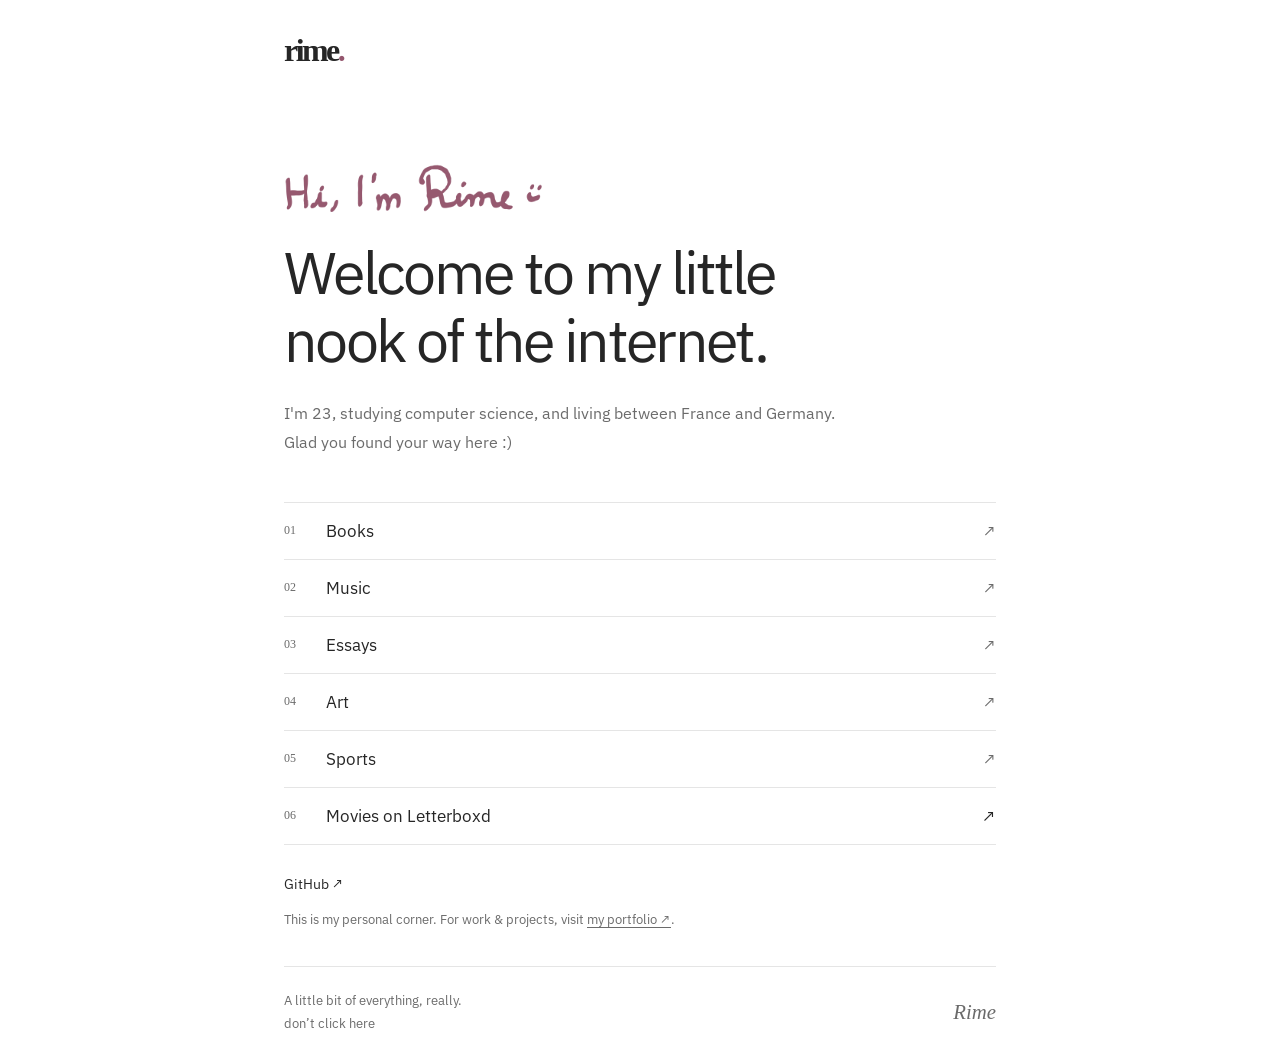
==== index.html @ 2da8a3fd "Refresh library covers, add artworks, and curate essay links" ====
<!doctype html>
<html lang="en"><head><meta charset="utf-8"><meta name="viewport" content="width=device-width, initial-scale=1"><meta name="description" content="Rime&#39;s little nook: books, music, writing, art, and sport."><title>My little nook — Rime</title><link rel="icon" type="image/svg+xml" href="data:image/svg+xml,%3Csvg xmlns='http://www.w3.org/2000/svg' viewBox='0 0 64 64'%3E%3Crect width='64' height='64' rx='18' fill='%23322348'/%3E%3Ctext x='32' y='46' text-anchor='middle' font-family='Georgia' font-size='49' fill='white'%3Er%3C/text%3E%3C/svg%3E"><link rel="preconnect" href="https://fonts.googleapis.com"><link rel="preconnect" href="https://fonts.gstatic.com" crossorigin><link href="https://fonts.googleapis.com/css2?family=IBM+Plex+Mono:wght@400;500&family=IBM+Plex+Sans:wght@400;500&display=swap" rel="stylesheet"><link rel="stylesheet" href="./styles.css?v=d5afd2b0d089"></head>
<body class="home"><a class="skip-link" href="#main">Skip to content</a><div class="shell"><header><a class="wordmark" href="./" aria-label="Rime, home">rime<span>.</span></a></header><main id="main">
<section class="home-intro"><svg class="handwritten-greeting" xmlns="http://www.w3.org/2000/svg" viewBox="140 172 1360 265" width="260" height="51" role="img" aria-labelledby="greeting-title"><title id="greeting-title">Hi, I'm Rime :) — in my own handwriting</title><defs><filter id="handwriting-ink" x="0" y="0" width="1600" height="716" filterUnits="userSpaceOnUse" color-interpolation-filters="sRGB"><feColorMatrix type="matrix" values="0 0 0 0 0  0 0 0 0 0  0 0 0 0 0  -1.2 0 0 0 1.14" result="ink-mask"/><feFlood flood-color="#94566d"/><feComposite in2="ink-mask" operator="in"/></filter></defs><image href="./assets/rime-handwriting.png" width="1600" height="716" filter="url(#handwriting-ink)"/></svg><h1>Welcome to my little<br><em>nook</em> of the internet.</h1><p class="bio">I'm 23, studying computer science, and living between France and Germany.<br>Glad you found your way here :)</p></section>
<nav class="directory" aria-label="My corners of the internet"><a href="books/"><span class="number">01</span><span>Books</span><span class="go" aria-hidden="true">↗</span></a><a href="music/"><span class="number">02</span><span>Music</span><span class="go" aria-hidden="true">↗</span></a><a href="essays/"><span class="number">03</span><span>Essays</span><span class="go" aria-hidden="true">↗</span></a><a href="art/"><span class="number">04</span><span>Art</span><span class="go" aria-hidden="true">↗</span></a><a href="sports/"><span class="number">05</span><span>Sports</span><span class="go" aria-hidden="true">↗</span></a><div class="directory-external"><span class="number">06</span><a href="https://boxd.it/mvFYH">Movies on Letterboxd <span aria-hidden="true">↗</span></a></div></nav>
<nav class="elsewhere" aria-label="Elsewhere"><a href="https://github.com/rime3-14">GitHub <span aria-hidden="true">↗</span></a></nav><p class="portfolio-note">This is my personal corner. For work & projects, visit <a href="https://rimechihab.notion.site/Portfolio-7271386e99d08257ae7d813f69ce1b07">my portfolio ↗</a>.</p></main><footer><div class="footer-note"><span>A little bit of everything, really.</span><a class="secret-link" href="fun/">don’t click here</a></div><span class="signature">Rime</span></footer></div></body></html>
---- styles.css ----
:root { color-scheme: light; --paper:#fff; --ink:#262626; --muted:#6b6b6b; --line:#e5e5e5; --accent:#5755a5; font-family:"IBM Plex Sans",Arial,Helvetica,sans-serif; color:var(--ink); background:var(--paper); }
* { box-sizing:border-box; }
body { margin:0; min-height:100vh; background:var(--paper); color:var(--ink); }
a { color:inherit; text-decoration:none; }
a:hover { color:var(--accent); }
a:focus-visible, button:focus-visible { outline:2px solid var(--accent); outline-offset:6px; }
button { font:inherit; cursor:pointer; }
.shell { max-width:1080px; margin:auto; padding:0 64px; }
header { display:flex; align-items:center; justify-content:space-between; gap:24px; padding:32px 0; }
.wordmark { font:bold 2rem Georgia,serif; letter-spacing:-.08em; }
.wordmark span { color:#94566d; }
.accent { color:var(--accent); }
.place,.back { font-size:.875rem; color:var(--muted); }
h1,h2,p { margin:0; }
h1,h2 { font-family:Georgia,'Times New Roman',serif; font-weight:400; }
h1 { font-size:clamp(3rem,6vw,4.8rem); line-height:1.13; letter-spacing:-.05em; }
h1 em { font-weight:400; color:var(--accent); }
.eyebrow { font-size:.8125rem; letter-spacing:.07em; margin-bottom:25px; color:var(--muted); }
.home .shell { max-width:840px; }
.home-intro { padding:62px 0 45px; }
.home h1 { font-size:clamp(2.6rem,5.8vw,3.7rem); }
.home h1 { font-family:'IBM Plex Sans',Arial,sans-serif; font-weight:400; letter-spacing:-.045em; line-height:1.15; }
.home h1 em { font-style:normal; color:inherit; }
.handwritten-greeting { display:block; width:260px; max-width:100%; height:auto; margin-bottom:24px; overflow:hidden; }
.bio { margin-top:25px; font-size:1rem; line-height:1.8; color:var(--muted); }
.directory { border-top:1px solid var(--line); }
.directory > a,.directory-external { display:flex; align-items:center; gap:22px; min-height:57px; border-bottom:1px solid var(--line); font-size:1.0625rem; }
.number { font-family:Georgia,serif; color:var(--muted); font-size:.75rem; width:20px; }
.go { margin-left:auto; font-size:1rem; color:var(--muted); }
.directory a:hover .go { color:var(--accent); }
.directory-external > a,.directory-external > .pending { flex:1; display:flex; justify-content:space-between; align-items:center; }
.pending { color:var(--muted); }
.pending small { font: .75rem Arial,sans-serif; margin-left:12px; letter-spacing:.04em; }
.elsewhere { display:flex; flex-wrap:wrap; gap:30px; padding:30px 0 52px; font-size:.875rem; }
footer { border-top:1px solid var(--line); padding:25px 0 32px; display:flex; gap:24px; justify-content:space-between; align-items:center; color:var(--muted); font-size:.8125rem; }
footer nav { display:flex; flex-wrap:wrap; gap:16px 24px; font-size:.875rem; }
footer a[aria-current=page] { color:var(--accent); text-decoration:underline; text-underline-offset:5px; }
.signature { font:italic 1.3rem Georgia,serif; }
.section-intro { padding:76px 0 55px; }
.lede { font-size:1.0625rem; line-height:1.8; margin-top:27px; color:var(--muted); }
.text-link { display:inline-block; margin-top:25px; font-size:.875rem; text-decoration:underline; text-underline-offset:5px; }
.empty-note { color:var(--muted); font-size:1rem; line-height:1.8; padding:35px 0 95px; }
.essays .shell { max-width:900px; }
.fashion { --paper:#f6f0ef; --ink:#4d1727; --accent:#9d294d; --muted:#7f5963; --line:#dfcbd0; }
.fashion-title h1 { font-size:clamp(4rem,10vw,8rem); letter-spacing:-.06em; }
.amp { font-style:italic; }
.fashion-topics { display:flex; flex-wrap:wrap; justify-content:space-between; gap:20px; padding:25px 0; border-block:1px solid var(--line); font-size:.875rem; }
.essays { --accent:#354e78; }
.essays h1,.essays h2 { font-family:'IBM Plex Mono','Courier New',monospace; font-weight:400; letter-spacing:-.055em; }
.essays h1 { font-size:clamp(1.8rem,4.5vw,3rem); line-height:1.35; }
.essays .empty-note { font-family:'IBM Plex Mono','Courier New',monospace; padding-top:0; }
.essay-list article { padding:28px 0; border-top:1px solid var(--line); }
.essay-list h2 { font-size:1.8rem; }
.essay-list p { margin:12px 0; line-height:1.7; }
time { font-size:.875rem; color:var(--muted); }
.essay-body { max-width:680px; padding:50px 0 80px; }
.essay-body h1 { margin:30px 0 20px; }
.essay-body p { font:1.1875rem/1.9 Georgia,serif; margin-top:28px; }
.art { --paper:#fff; --accent:#59594d; }
.art .shell { max-width:1280px; }
.art-heading { display:flex; justify-content:space-between; align-items:baseline; gap:20px; padding:42px 0 40px; }
.art-heading h1 { font:400 2rem 'IBM Plex Sans',Arial,sans-serif; letter-spacing:-.04em; }
.art-heading p { color:var(--muted); font-size:.8125rem; }
.gallery { display:grid; grid-template-columns:repeat(3,minmax(0,1fr)); gap:48px 35px; padding-bottom:65px; align-items:center; }
.art-card { min-width:0; perspective:1400px; }
.art-toggle { display:block; width:100%; border:0; padding:0; background:transparent; color:var(--ink); text-align:left; }
.art-inner { display:grid; min-height:310px; position:relative; transform-style:preserve-3d; transition:transform .65s cubic-bezier(.2,.7,.2,1); }
.is-flipped .art-inner { transform:rotateY(180deg); }
.art-front,.art-back { grid-area:1/1; backface-visibility:hidden; -webkit-backface-visibility:hidden; }
.art-front { display:flex; align-items:center; justify-content:center; }
.art-front img { display:block; width:100%; height:auto; max-height:440px; object-fit:contain; }
.art-back { display:flex; flex-direction:column; justify-content:center; padding:25px; background:#f6f6f6; transform:rotateY(180deg); line-height:1.5; }
.art-back strong { font-weight:500; font-size:1.15rem; line-height:1.35; margin-bottom:18px; }
.art-artist,.art-date,.art-location { display:block; font-size:.875rem; }
.art-date { color:var(--muted); margin-top:4px; }
.art-location { margin-top:22px; }
.art-location small { display:block; font: .65rem 'IBM Plex Mono',monospace; color:var(--muted); letter-spacing:.03em; margin-bottom:7px; }
.art-note { display:block; font-size:.75rem; color:var(--muted); margin-top:12px; }
.art-sources { color:var(--muted); font-size:.75rem; line-height:1.6; margin:0 0 45px; }
.art-sources summary { cursor:pointer; width:fit-content; }
.art-sources p { margin-top:18px; }
.art-sources ul { padding-left:18px; }
.art-sources li { margin:15px 0; }
.art-sources a { text-decoration:underline; text-underline-offset:3px; }
.art-sources li span { display:block; }
@media(max-width:1000px) { .gallery { grid-template-columns:repeat(2,minmax(0,1fr)); } }
@media(prefers-reduced-motion:reduce) { .art-inner { transition:none; } }
.sports { --paper:#fff; --ink:#292929; --accent:#555; --muted:#696969; --line:#ddd; }
.sports-grid { display:grid; grid-template-columns:1fr 1fr; gap:50px; padding:12px 0 90px; }
.sports .sports-grid { padding-top:65px; }
.sports-grid h2 { font-family:'IBM Plex Sans',Arial,sans-serif; }
.sports-grid section { border-top:1px solid var(--line); padding-top:27px; }
.sports-grid h2 { font-size:2rem; }
.sports-grid ul { list-style:none; margin:30px 0 0; padding:0; }
.sports-grid li { padding:15px 0; border-bottom:1px solid var(--line); font-size:1.125rem; }
.music { color-scheme:dark; --paper:#171819; --ink:#eee; --muted:#b5b5b5; --line:#3e3e3e; --accent:#d1d1d1; }
.music-heading { text-align:center; padding:35px 0 15px; }
.music-heading .eyebrow { margin-bottom:16px; }
.music-heading h1 { font-size:clamp(2.5rem,6vw,4rem); }
.music-heading { min-height:175px; }
.music-heading h1 { font-size:clamp(2rem,4vw,3.5rem); }
.music .shell { max-width:1240px; }
.listening-room { display:grid; grid-template-columns:128px minmax(0,1fr) 128px; align-items:center; gap:20px; }
.album-shelf { display:grid; grid-template-columns:repeat(2,54px); gap:14px; }
.album-choice { display:block; position:relative; padding:0; border:0; background:transparent; opacity:.55; width:54px; height:54px; outline-offset:5px; }
.album-choice img { display:block; width:100%; height:100%; object-fit:cover; }
.album-choice[aria-pressed=true],.album-choice:hover,.album-choice:focus-visible { opacity:1; }
.album-choice[aria-pressed=true] { outline:1px solid #d1d1d1; outline-offset:4px; }
.listening-room .record { width:min(100%,540px); }
.listening-room .turntable { width:100%; min-width:0; overflow:clip; }
.track-name { text-align:center; margin:8px auto 20px; max-width:620px; font-size:.9375rem; line-height:1.6; color:var(--muted); }
.audio-status { text-align:center; min-height:1.5em; padding:20px 0 50px; color:var(--muted); font-size:.8125rem; }
.visually-hidden { position:absolute; width:1px; height:1px; padding:0; margin:-1px; overflow:hidden; clip-path:inset(50%); white-space:nowrap; border:0; }
@media(max-width:900px) {
 .listening-room { grid-template-columns:108px minmax(0,1fr); gap:20px; }
 .album-shelf { grid-template-columns:repeat(2,46px); gap:14px; }
 .album-choice { width:46px; height:46px; }
}
@media(max-width:640px) {
 .listening-room { display:flex; flex-direction:column; gap:5px; }
 .album-shelf { display:flex; align-self:stretch; overflow-x:auto; padding:7px 5px 13px; gap:15px; scrollbar-width:thin; }
 .album-choice { flex:0 0 48px; width:48px; height:48px; }
 .music-heading { min-height:0; padding-top:25px; padding-bottom:30px; }
 .music-heading h1 { font-size:2.3rem; }
 .record-controls { gap:12px; }.record-controls button { padding:10px 12px; }
}
.music-heading > p:last-child { color:var(--muted); margin-top:12px; font-size:1rem; }
.turntable { display:grid; place-items:center; padding:30px 0; }
.record { width:min(65vw,540px); aspect-ratio:1; border-radius:50%; position:relative; display:grid; place-items:center; background:repeating-radial-gradient(circle at center,transparent 0 2px,#41414145 3px,transparent 4px),conic-gradient(from 25deg,#090909,#333 14%,#111 25%,#080808 45%,#363636 62%,#101010 76%,#090909); border:8px solid #101010; box-shadow:0 24px 55px #0008,inset 0 0 0 1px #434343; animation:spin 18s linear infinite; animation-play-state:paused; }
.record.spinning { animation-play-state:running; }
.record-label { width:34%; aspect-ratio:1; border-radius:50%; position:relative; overflow:hidden; border:2px solid #777; background:#ded9ce; }
.record-label img { display:block; width:100%; height:100%; object-fit:cover; }
.spindle { position:absolute; width:10px; height:10px; top:50%; left:50%; transform:translate(-50%,-50%); border-radius:50%; background:#171819; box-shadow:0 0 0 2px #c1beb899; }
.record-controls { display:flex; justify-content:center; align-items:center; gap:20px; flex-wrap:wrap; font-size:.875rem; }
.record-controls button { border:1px solid #68655f; border-radius:30px; padding:11px 18px; background:transparent; color:var(--ink); }
.record-controls button:hover { background:#ffffff10; }
.record-controls a { text-decoration:underline; text-underline-offset:4px; }
.music-note { text-align:center; font:italic 1.05rem Georgia,serif; color:var(--muted); padding:28px 0 55px; }
.skip-link { position:absolute; left:16px; top:-100px; padding:12px; background:var(--paper); z-index:10; }
.skip-link:focus { top:12px; }
@keyframes spin { to { transform:rotate(360deg); } }
@media(max-width:640px) {
 .shell { padding:0 25px; } header { padding:24px 0; } .place { font-size:.8125rem; }
 .home-intro { padding:45px 0 35px; } .home h1 { font-size:clamp(2.2rem,8.5vw,3.2rem); }
 .section-intro { padding:50px 0 35px; } .sports-grid,.gallery { grid-template-columns:1fr; gap:35px; }
 .record { width:min(84vw,540px); border-width:5px; } .turntable { padding:28px 0; }
 footer { align-items:flex-start; } footer .signature { display:none; } .fashion-title h1 { font-size:clamp(3.6rem,14vw,6rem); }
 .empty-note { padding-bottom:65px; } .directory > a,.directory-external { min-height:60px; }
}

.home .elsewhere { padding-bottom:16px; }
.portfolio-note { font-size:.8125rem; color:var(--muted); line-height:1.7; margin-bottom:35px; }
.portfolio-note a { text-decoration:underline; text-underline-offset:3px; }
.footer-note { display:flex; flex-direction:column; gap:6px; }
.secret-link { width:fit-content; font:inherit; }

/* Reading links and a separate space for Rime's own essays. */
.essay-jump { display:flex; flex-wrap:wrap; gap:12px 28px; margin-top:24px; font:12px/1.5 'IBM Plex Mono',monospace; }
.essay-jump a { text-underline-offset:5px; text-decoration-color:var(--line); }
.essay-section { scroll-margin-top:30px; }
.essay-section>h2 { font-size:1.15rem; margin-bottom:20px; letter-spacing:-.025em; }
.reading-list { list-style:none; padding:0; margin:0; }
.reading-list li+li { border-top:1px solid var(--line); }
.reading-link { display:flex; align-items:start; justify-content:space-between; gap:28px; padding:23px 0; text-decoration:none; }
.reading-link h3,.essay-list h3 { margin:0; font:400 clamp(1rem,2.2vw,1.2rem)/1.55 'IBM Plex Mono',monospace; letter-spacing:-.035em; }
.reading-link p { margin-top:8px; font-size:14px; color:var(--muted); line-height:1.6; }
.reading-note { font-size:12px; }
.reading-arrow { color:var(--muted); font-size:20px; flex:none; transition:transform .2s; }
.reading-link:hover h3 { color:var(--accent); text-decoration:underline; text-underline-offset:5px; }
.reading-link:hover .reading-arrow { transform:translate(2px,-2px); }
.own-essays { margin:60px 0 80px; padding-top:35px; border-top:1px solid var(--line); }
@media(prefers-reduced-motion:reduce) { .reading-arrow { transition:none; } }

.own-essays .empty-note { padding:0; }
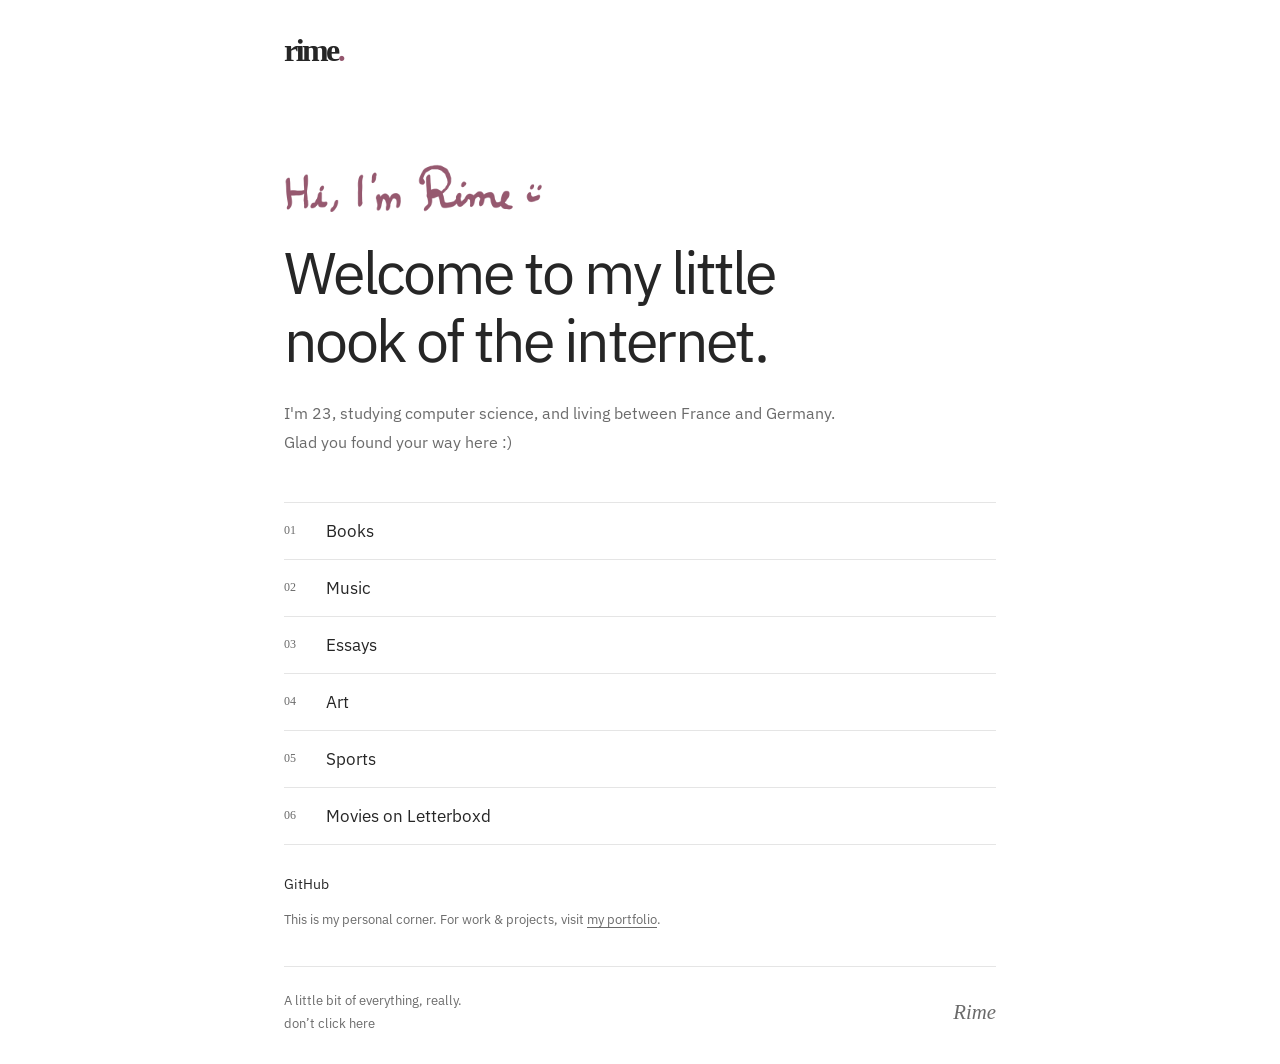
==== commit 3e8ded99: "Remove decorative navigation arrows across the site" ====
--- a/index.html
+++ b/index.html
@@ -1,6 +1,6 @@
 <!doctype html>
-<html lang="en"><head><meta charset="utf-8"><meta name="viewport" content="width=device-width, initial-scale=1"><meta name="description" content="Rime&#39;s little nook: books, music, writing, art, and sport."><title>My little nook — Rime</title><link rel="icon" type="image/svg+xml" href="data:image/svg+xml,%3Csvg xmlns='http://www.w3.org/2000/svg' viewBox='0 0 64 64'%3E%3Crect width='64' height='64' rx='18' fill='%23322348'/%3E%3Ctext x='32' y='46' text-anchor='middle' font-family='Georgia' font-size='49' fill='white'%3Er%3C/text%3E%3C/svg%3E"><link rel="preconnect" href="https://fonts.googleapis.com"><link rel="preconnect" href="https://fonts.gstatic.com" crossorigin><link href="https://fonts.googleapis.com/css2?family=IBM+Plex+Mono:wght@400;500&family=IBM+Plex+Sans:wght@400;500&display=swap" rel="stylesheet"><link rel="stylesheet" href="./styles.css?v=d5afd2b0d089"></head>
+<html lang="en"><head><meta charset="utf-8"><meta name="viewport" content="width=device-width, initial-scale=1"><meta name="description" content="Rime&#39;s little nook: books, music, writing, art, and sport."><title>My little nook — Rime</title><link rel="icon" type="image/svg+xml" href="data:image/svg+xml,%3Csvg xmlns='http://www.w3.org/2000/svg' viewBox='0 0 64 64'%3E%3Crect width='64' height='64' rx='18' fill='%23322348'/%3E%3Ctext x='32' y='46' text-anchor='middle' font-family='Georgia' font-size='49' fill='white'%3Er%3C/text%3E%3C/svg%3E"><link rel="preconnect" href="https://fonts.googleapis.com"><link rel="preconnect" href="https://fonts.gstatic.com" crossorigin><link href="https://fonts.googleapis.com/css2?family=IBM+Plex+Mono:wght@400;500&family=IBM+Plex+Sans:wght@400;500&display=swap" rel="stylesheet"><link rel="stylesheet" href="./styles.css?v=0cd4ec9e92dc"></head>
 <body class="home"><a class="skip-link" href="#main">Skip to content</a><div class="shell"><header><a class="wordmark" href="./" aria-label="Rime, home">rime<span>.</span></a></header><main id="main">
 <section class="home-intro"><svg class="handwritten-greeting" xmlns="http://www.w3.org/2000/svg" viewBox="140 172 1360 265" width="260" height="51" role="img" aria-labelledby="greeting-title"><title id="greeting-title">Hi, I'm Rime :) — in my own handwriting</title><defs><filter id="handwriting-ink" x="0" y="0" width="1600" height="716" filterUnits="userSpaceOnUse" color-interpolation-filters="sRGB"><feColorMatrix type="matrix" values="0 0 0 0 0  0 0 0 0 0  0 0 0 0 0  -1.2 0 0 0 1.14" result="ink-mask"/><feFlood flood-color="#94566d"/><feComposite in2="ink-mask" operator="in"/></filter></defs><image href="./assets/rime-handwriting.png" width="1600" height="716" filter="url(#handwriting-ink)"/></svg><h1>Welcome to my little<br><em>nook</em> of the internet.</h1><p class="bio">I'm 23, studying computer science, and living between France and Germany.<br>Glad you found your way here :)</p></section>
-<nav class="directory" aria-label="My corners of the internet"><a href="books/"><span class="number">01</span><span>Books</span><span class="go" aria-hidden="true">↗</span></a><a href="music/"><span class="number">02</span><span>Music</span><span class="go" aria-hidden="true">↗</span></a><a href="essays/"><span class="number">03</span><span>Essays</span><span class="go" aria-hidden="true">↗</span></a><a href="art/"><span class="number">04</span><span>Art</span><span class="go" aria-hidden="true">↗</span></a><a href="sports/"><span class="number">05</span><span>Sports</span><span class="go" aria-hidden="true">↗</span></a><div class="directory-external"><span class="number">06</span><a href="https://boxd.it/mvFYH">Movies on Letterboxd <span aria-hidden="true">↗</span></a></div></nav>
-<nav class="elsewhere" aria-label="Elsewhere"><a href="https://github.com/rime3-14">GitHub <span aria-hidden="true">↗</span></a></nav><p class="portfolio-note">This is my personal corner. For work & projects, visit <a href="https://rimechihab.notion.site/Portfolio-7271386e99d08257ae7d813f69ce1b07">my portfolio ↗</a>.</p></main><footer><div class="footer-note"><span>A little bit of everything, really.</span><a class="secret-link" href="fun/">don’t click here</a></div><span class="signature">Rime</span></footer></div></body></html>
+<nav class="directory" aria-label="My corners of the internet"><a href="books/"><span class="number">01</span><span>Books</span></a><a href="music/"><span class="number">02</span><span>Music</span></a><a href="essays/"><span class="number">03</span><span>Essays</span></a><a href="art/"><span class="number">04</span><span>Art</span></a><a href="sports/"><span class="number">05</span><span>Sports</span></a><div class="directory-external"><span class="number">06</span><a href="https://boxd.it/mvFYH">Movies on Letterboxd </a></div></nav>
+<nav class="elsewhere" aria-label="Elsewhere"><a href="https://github.com/rime3-14">GitHub </a></nav><p class="portfolio-note">This is my personal corner. For work & projects, visit <a href="https://rimechihab.notion.site/Portfolio-7271386e99d08257ae7d813f69ce1b07">my portfolio</a>.</p></main><footer><div class="footer-note"><span>A little bit of everything, really.</span><a class="secret-link" href="fun/">don’t click here</a></div><span class="signature">Rime</span></footer></div></body></html>
--- a/styles.css
+++ b/styles.css
@@ -26,8 +26,6 @@
 .directory { border-top:1px solid var(--line); }
 .directory > a,.directory-external { display:flex; align-items:center; gap:22px; min-height:57px; border-bottom:1px solid var(--line); font-size:1.0625rem; }
 .number { font-family:Georgia,serif; color:var(--muted); font-size:.75rem; width:20px; }
-.go { margin-left:auto; font-size:1rem; color:var(--muted); }
-.directory a:hover .go { color:var(--accent); }
 .directory-external > a,.directory-external > .pending { flex:1; display:flex; justify-content:space-between; align-items:center; }
 .pending { color:var(--muted); }
 .pending small { font: .75rem Arial,sans-serif; margin-left:12px; letter-spacing:.04em; }
@@ -155,20 +153,21 @@
 .secret-link { width:fit-content; font:inherit; }
 
 /* Reading links and a separate space for Rime's own essays. */
-.essay-jump { display:flex; flex-wrap:wrap; gap:12px 28px; margin-top:24px; font:12px/1.5 'IBM Plex Mono',monospace; }
-.essay-jump a { text-underline-offset:5px; text-decoration-color:var(--line); }
-.essay-section { scroll-margin-top:30px; }
-.essay-section>h2 { font-size:1.15rem; margin-bottom:20px; letter-spacing:-.025em; }
+.essay-tabs { display:flex; justify-content:center; flex-wrap:wrap; gap:18px 38px; margin-bottom:20px; }
+.essay-tabs h2 { margin:0; font-size:1.15rem; font-weight:500; letter-spacing:-.025em; }
+.essay-tabs [role="tab"] { appearance:none; border:0; border-radius:0; padding:0 0 6px; background:transparent; font:inherit; letter-spacing:inherit; color:var(--muted); cursor:pointer; }
+.essay-tabs [aria-selected="true"] { color:var(--ink); text-decoration:underline; text-decoration-color:var(--accent); text-underline-offset:8px; text-decoration-thickness:1px; }
+.essay-tabs [role="tab"]:hover { color:var(--accent); }
+.essay-tabs [role="tab"]:focus-visible { outline:1px solid var(--accent); outline-offset:6px; }
+.essay-section { margin-bottom:65px; }
+.essay-section[hidden] { display:none; }
 .reading-list { list-style:none; padding:0; margin:0; }
 .reading-list li+li { border-top:1px solid var(--line); }
-.reading-link { display:flex; align-items:start; justify-content:space-between; gap:28px; padding:23px 0; text-decoration:none; }
-.reading-link h3,.essay-list h3 { margin:0; font:400 clamp(1rem,2.2vw,1.2rem)/1.55 'IBM Plex Mono',monospace; letter-spacing:-.035em; }
-.reading-link p { margin-top:8px; font-size:14px; color:var(--muted); line-height:1.6; }
+.reading-link { display:flex; align-items:start; justify-content:space-between; gap:28px; padding:15px 0; text-decoration:none; }
+.reading-link h3,.essay-list h3 { margin:0; font:400 clamp(.9375rem,1.5vw,1rem)/1.55 'IBM Plex Mono',monospace; letter-spacing:-.035em; }
+.reading-link p { margin-top:5px; font-size:14px; color:var(--muted); line-height:1.6; }
 .reading-note { font-size:12px; }
-.reading-arrow { color:var(--muted); font-size:20px; flex:none; transition:transform .2s; }
 .reading-link:hover h3 { color:var(--accent); text-decoration:underline; text-underline-offset:5px; }
-.reading-link:hover .reading-arrow { transform:translate(2px,-2px); }
-.own-essays { margin:60px 0 80px; padding-top:35px; border-top:1px solid var(--line); }
-@media(prefers-reduced-motion:reduce) { .reading-arrow { transition:none; } }
+.own-essays { min-height:180px; padding-top:25px; text-align:center; }
 
 .own-essays .empty-note { padding:0; }
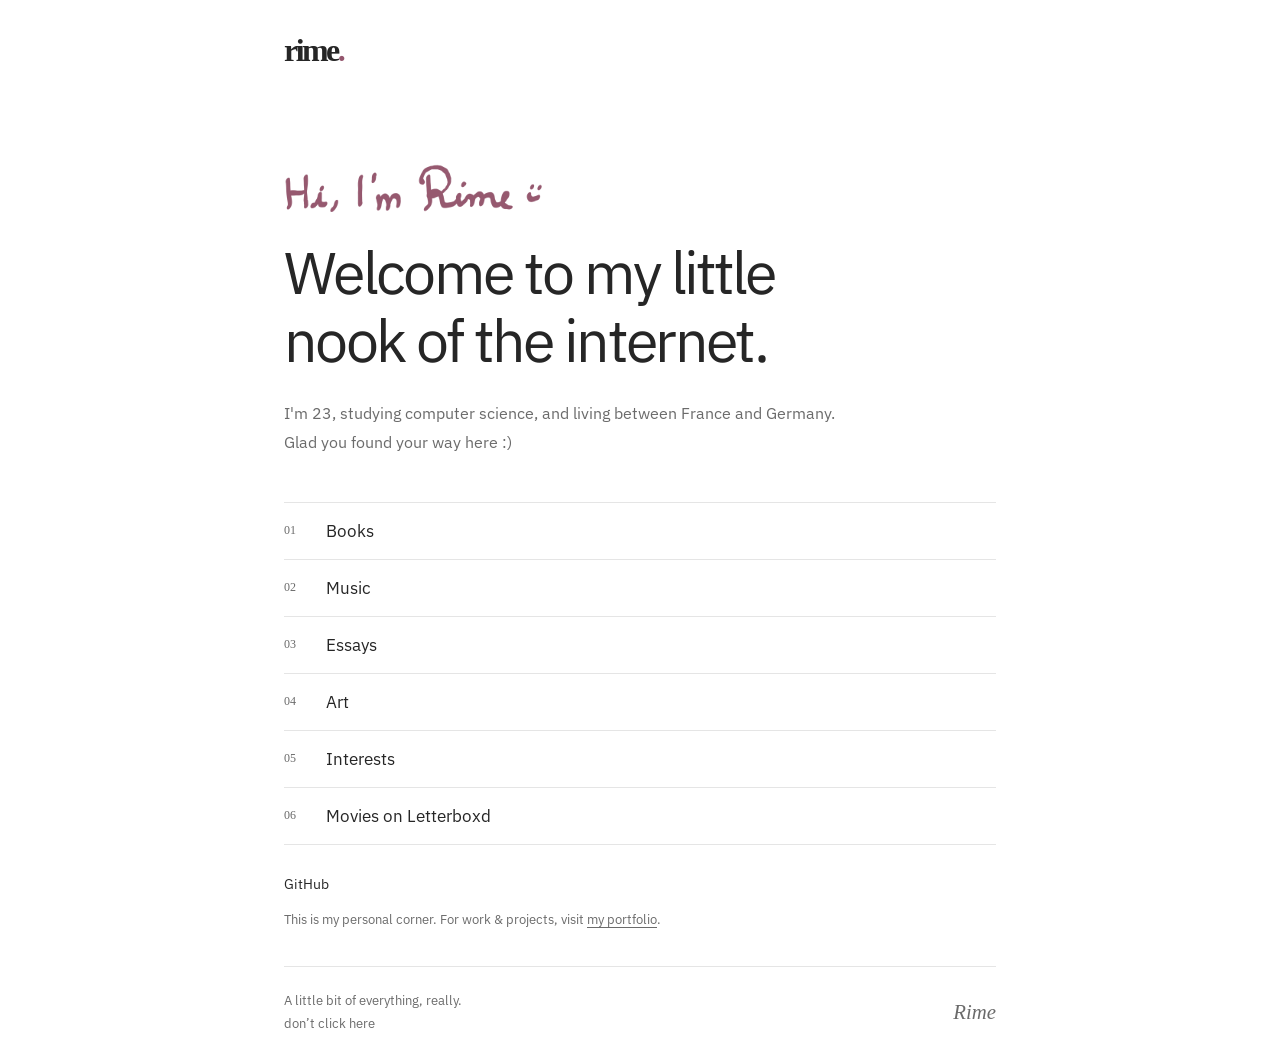
==== commit 4d872185: "Replace sports section with an interactive interests graph" ====
--- a/index.html
+++ b/index.html
@@ -1,6 +1,6 @@
 <!doctype html>
-<html lang="en"><head><meta charset="utf-8"><meta name="viewport" content="width=device-width, initial-scale=1"><meta name="description" content="Rime&#39;s little nook: books, music, writing, art, and sport."><title>My little nook — Rime</title><link rel="icon" type="image/svg+xml" href="data:image/svg+xml,%3Csvg xmlns='http://www.w3.org/2000/svg' viewBox='0 0 64 64'%3E%3Crect width='64' height='64' rx='18' fill='%23322348'/%3E%3Ctext x='32' y='46' text-anchor='middle' font-family='Georgia' font-size='49' fill='white'%3Er%3C/text%3E%3C/svg%3E"><link rel="preconnect" href="https://fonts.googleapis.com"><link rel="preconnect" href="https://fonts.gstatic.com" crossorigin><link href="https://fonts.googleapis.com/css2?family=IBM+Plex+Mono:wght@400;500&family=IBM+Plex+Sans:wght@400;500&display=swap" rel="stylesheet"><link rel="stylesheet" href="./styles.css?v=0cd4ec9e92dc"></head>
+<html lang="en"><head><meta charset="utf-8"><meta name="viewport" content="width=device-width, initial-scale=1"><meta name="description" content="Rime&#39;s little nook: books, music, writing, art, and interests."><title>My little nook — Rime</title><link rel="icon" type="image/svg+xml" href="data:image/svg+xml,%3Csvg xmlns='http://www.w3.org/2000/svg' viewBox='0 0 64 64'%3E%3Crect width='64' height='64' rx='18' fill='%23322348'/%3E%3Ctext x='32' y='46' text-anchor='middle' font-family='Georgia' font-size='49' fill='white'%3Er%3C/text%3E%3C/svg%3E"><link rel="preconnect" href="https://fonts.googleapis.com"><link rel="preconnect" href="https://fonts.gstatic.com" crossorigin><link href="https://fonts.googleapis.com/css2?family=IBM+Plex+Mono:wght@400;500&family=IBM+Plex+Sans:wght@400;500&display=swap" rel="stylesheet"><link rel="stylesheet" href="./styles.css?v=0cd4ec9e92dc"></head>
 <body class="home"><a class="skip-link" href="#main">Skip to content</a><div class="shell"><header><a class="wordmark" href="./" aria-label="Rime, home">rime<span>.</span></a></header><main id="main">
 <section class="home-intro"><svg class="handwritten-greeting" xmlns="http://www.w3.org/2000/svg" viewBox="140 172 1360 265" width="260" height="51" role="img" aria-labelledby="greeting-title"><title id="greeting-title">Hi, I'm Rime :) — in my own handwriting</title><defs><filter id="handwriting-ink" x="0" y="0" width="1600" height="716" filterUnits="userSpaceOnUse" color-interpolation-filters="sRGB"><feColorMatrix type="matrix" values="0 0 0 0 0  0 0 0 0 0  0 0 0 0 0  -1.2 0 0 0 1.14" result="ink-mask"/><feFlood flood-color="#94566d"/><feComposite in2="ink-mask" operator="in"/></filter></defs><image href="./assets/rime-handwriting.png" width="1600" height="716" filter="url(#handwriting-ink)"/></svg><h1>Welcome to my little<br><em>nook</em> of the internet.</h1><p class="bio">I'm 23, studying computer science, and living between France and Germany.<br>Glad you found your way here :)</p></section>
-<nav class="directory" aria-label="My corners of the internet"><a href="books/"><span class="number">01</span><span>Books</span></a><a href="music/"><span class="number">02</span><span>Music</span></a><a href="essays/"><span class="number">03</span><span>Essays</span></a><a href="art/"><span class="number">04</span><span>Art</span></a><a href="sports/"><span class="number">05</span><span>Sports</span></a><div class="directory-external"><span class="number">06</span><a href="https://boxd.it/mvFYH">Movies on Letterboxd </a></div></nav>
+<nav class="directory" aria-label="My corners of the internet"><a href="books/"><span class="number">01</span><span>Books</span></a><a href="music/"><span class="number">02</span><span>Music</span></a><a href="essays/"><span class="number">03</span><span>Essays</span></a><a href="art/"><span class="number">04</span><span>Art</span></a><a href="interests/"><span class="number">05</span><span>Interests</span></a><div class="directory-external"><span class="number">06</span><a href="https://boxd.it/mvFYH">Movies on Letterboxd </a></div></nav>
 <nav class="elsewhere" aria-label="Elsewhere"><a href="https://github.com/rime3-14">GitHub </a></nav><p class="portfolio-note">This is my personal corner. For work & projects, visit <a href="https://rimechihab.notion.site/Portfolio-7271386e99d08257ae7d813f69ce1b07">my portfolio</a>.</p></main><footer><div class="footer-note"><span>A little bit of everything, really.</span><a class="secret-link" href="fun/">don’t click here</a></div><span class="signature">Rime</span></footer></div></body></html>
